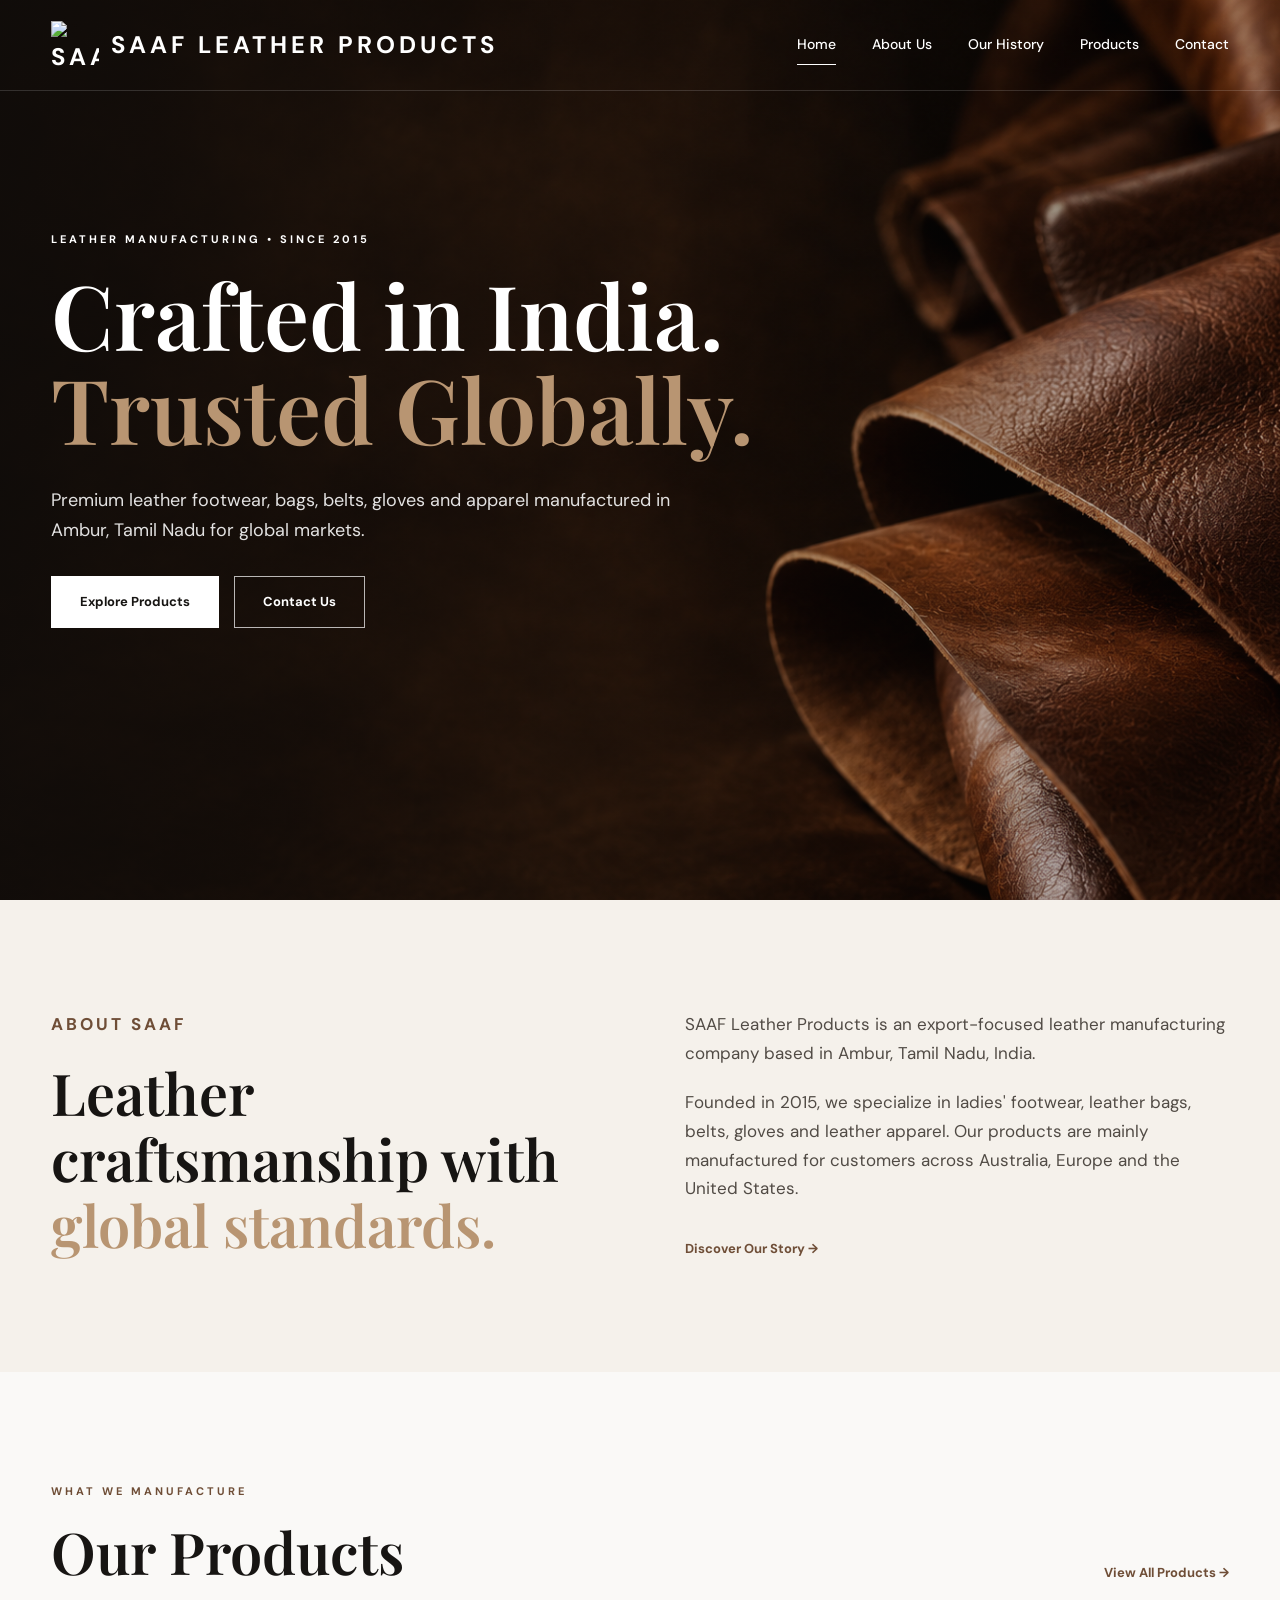
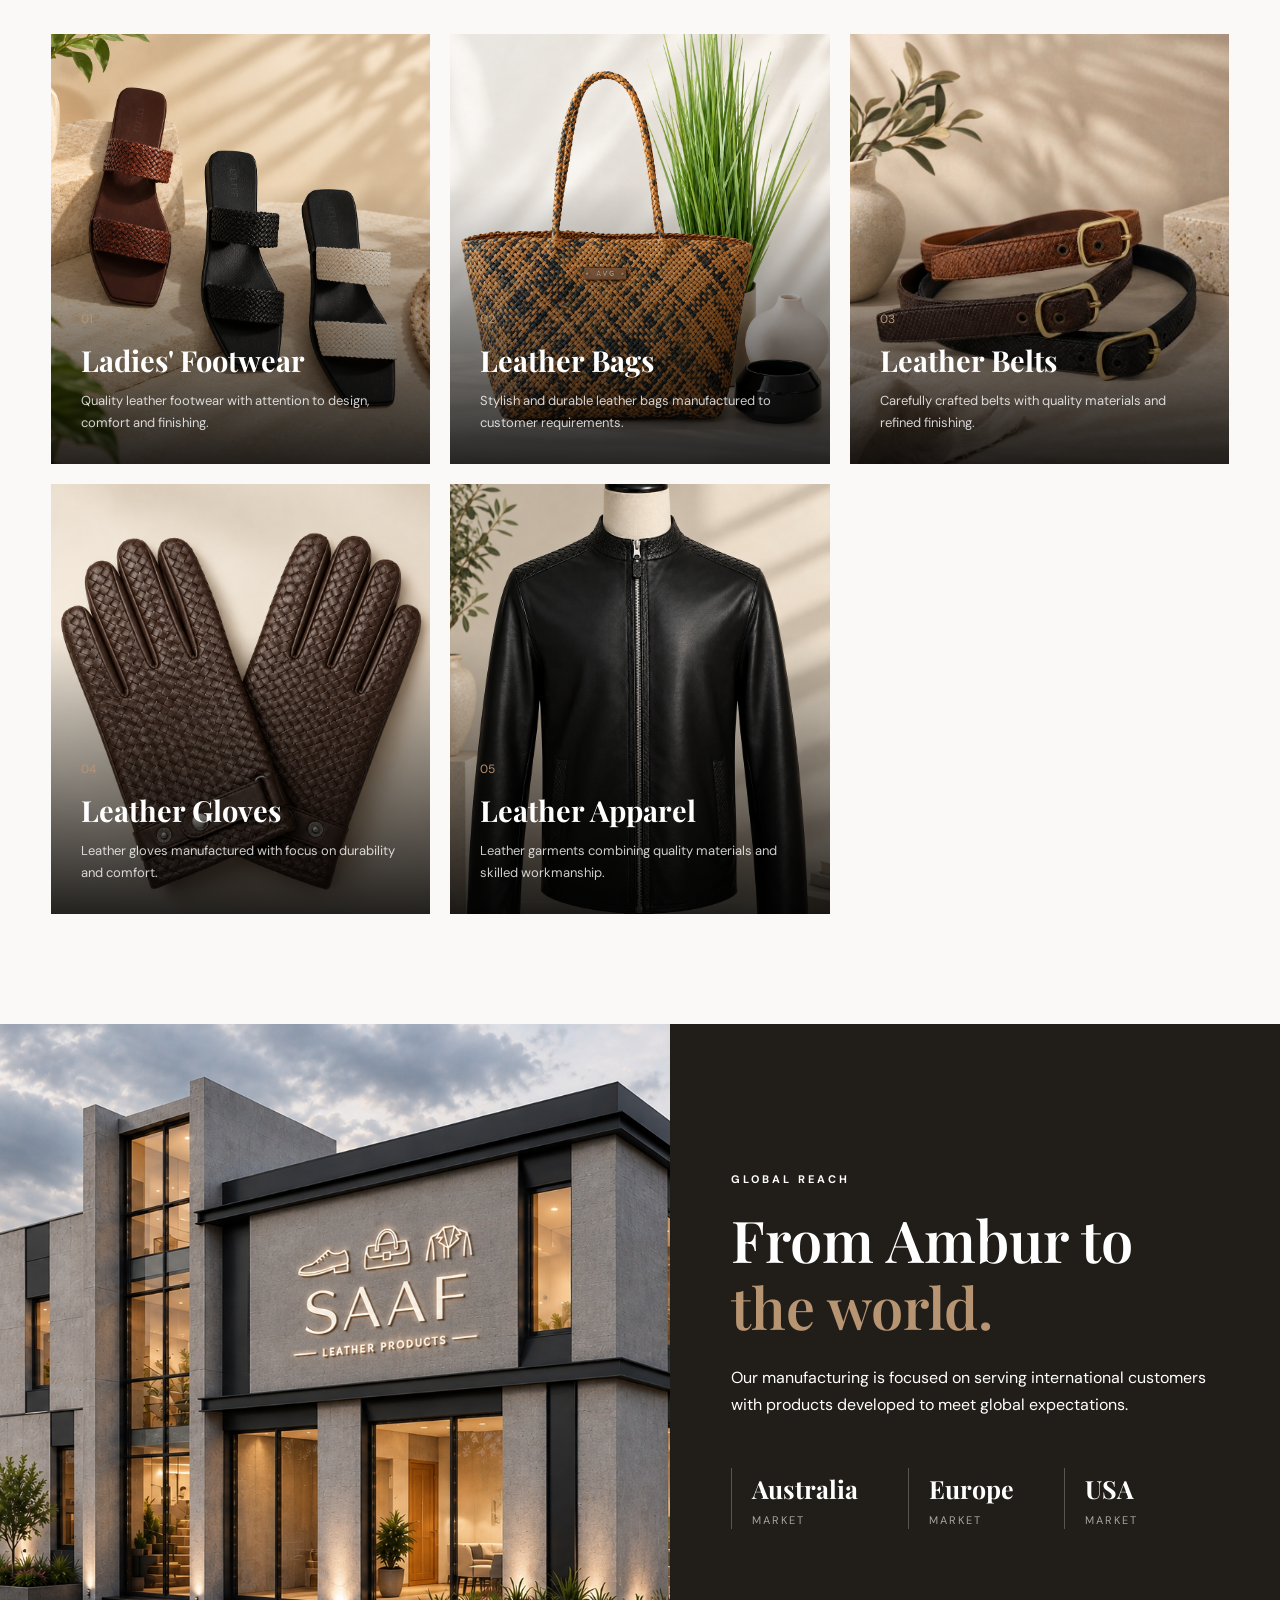
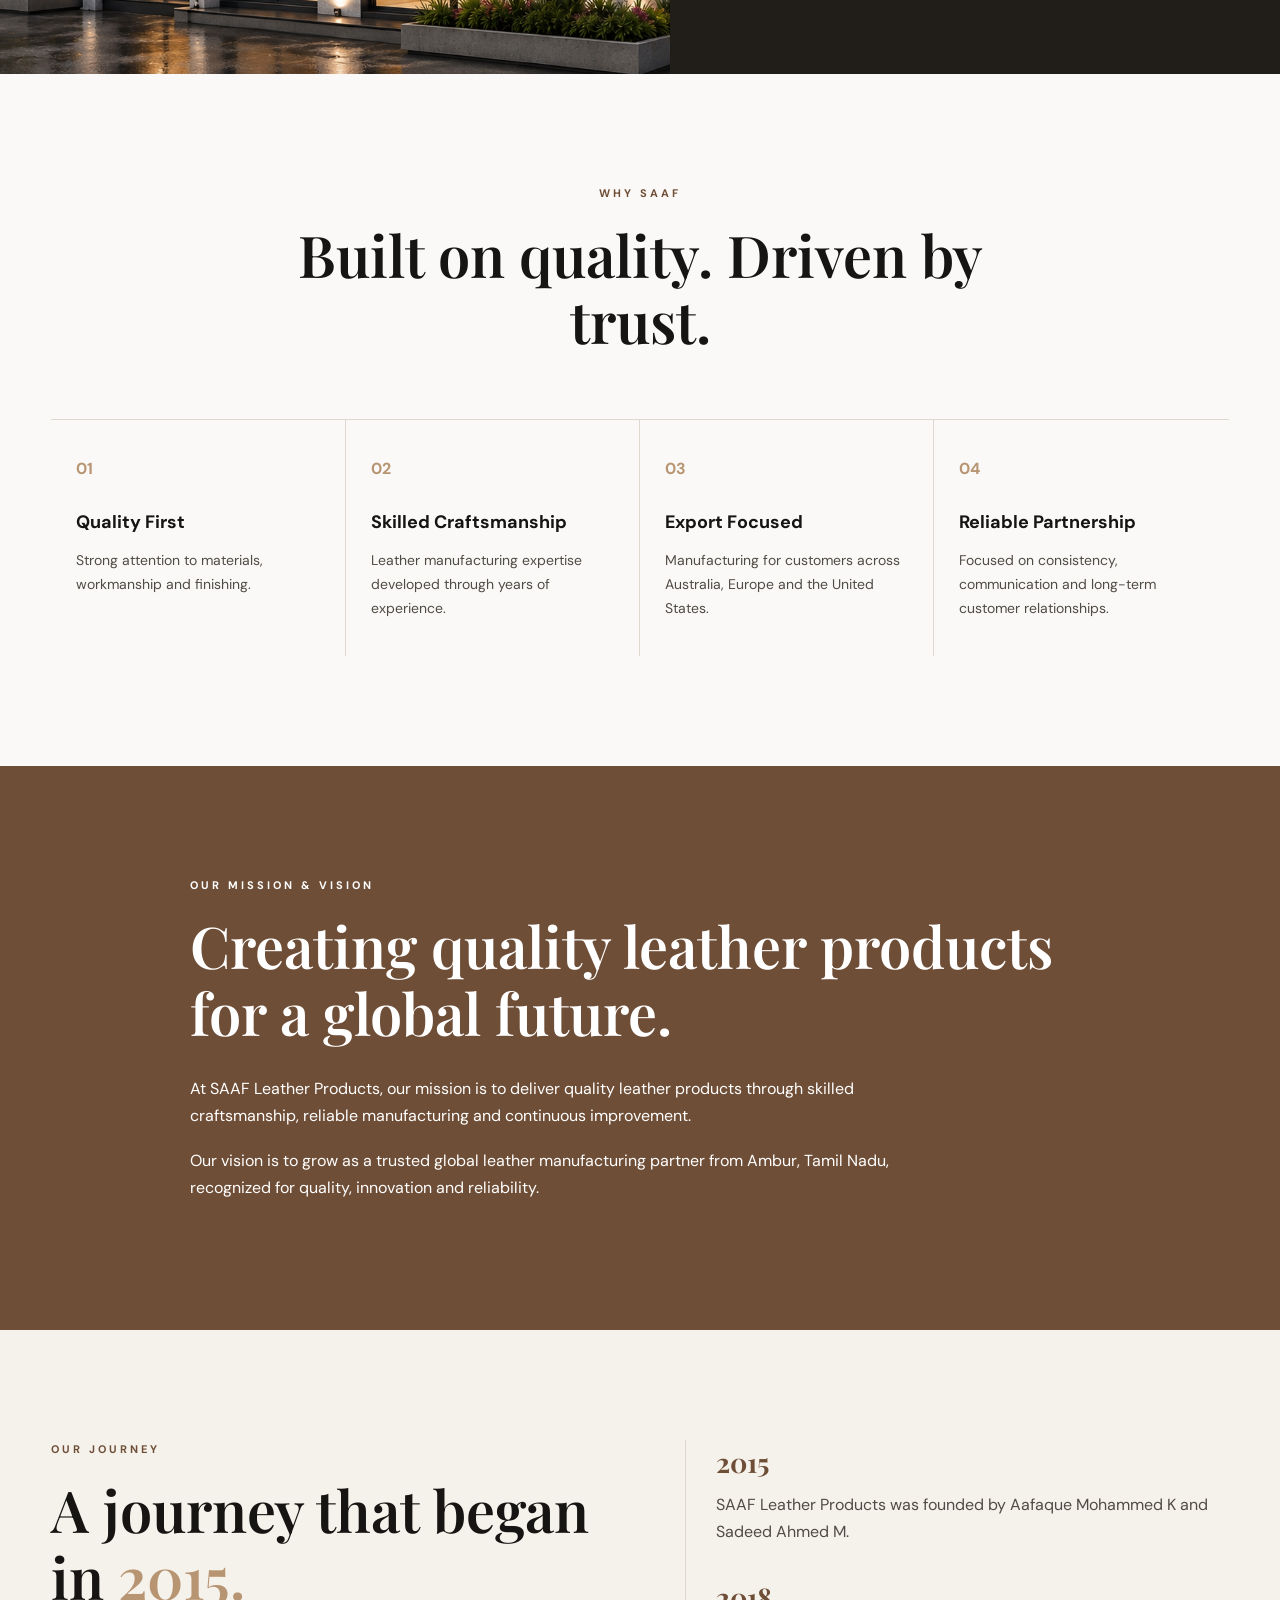
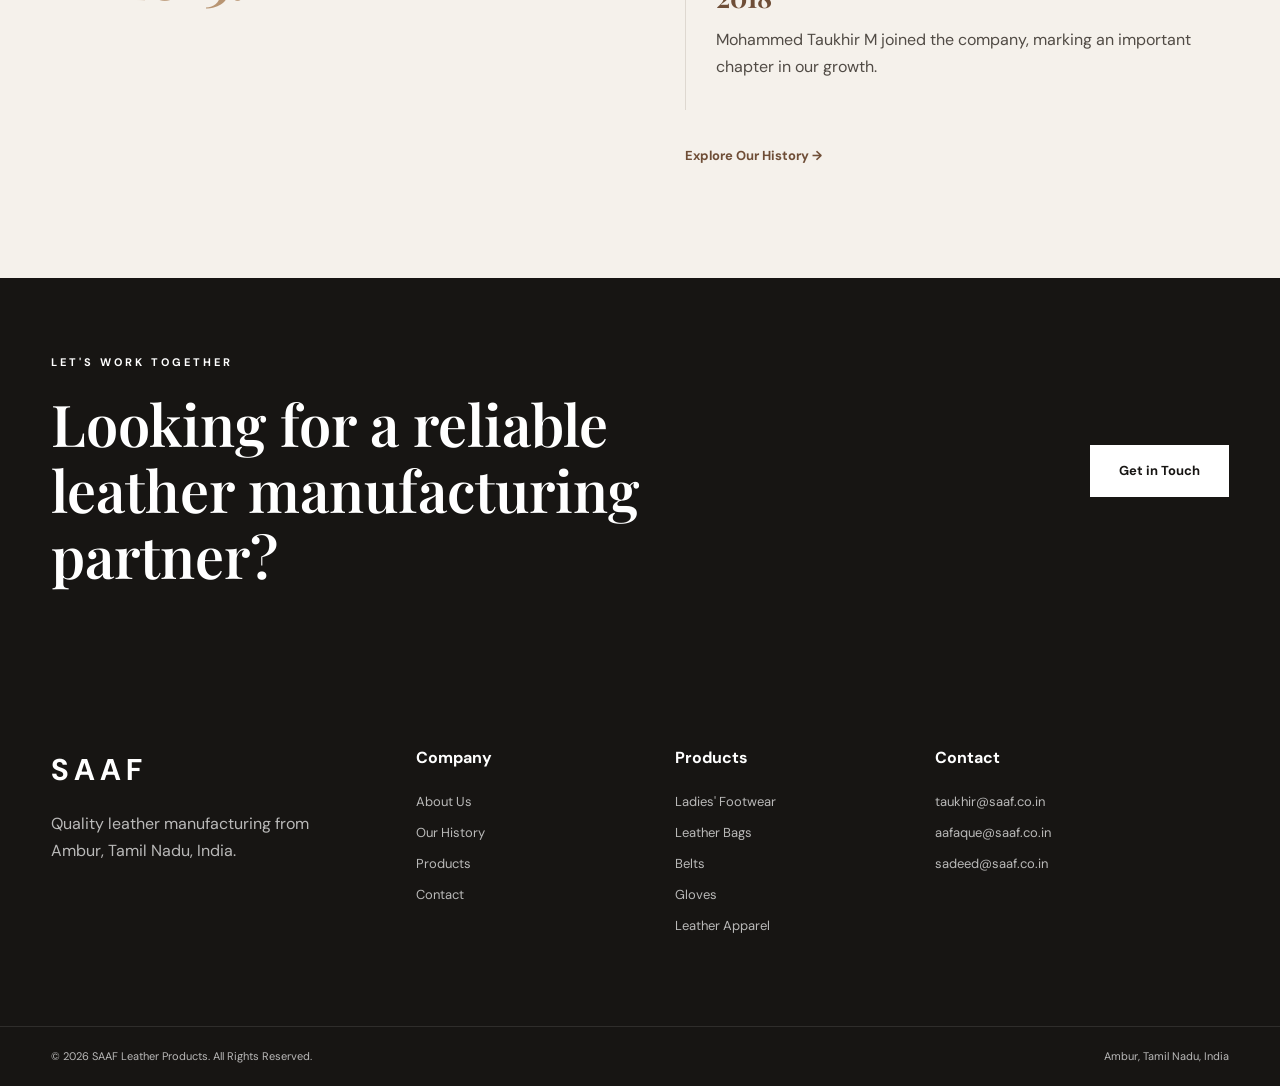
==== index.html @ 77fea850 "first commit" ====
<!DOCTYPE html>
<html lang="en">

<head>
    <meta charset="UTF-8">
    <meta name="viewport" content="width=device-width, initial-scale=1.0">

    <title>SAAF Leather Products | Quality Leather Manufacturing</title>

    <meta name="description"
          content="SAAF Leather Products is an export-focused leather manufacturer based in Ambur, Tamil Nadu, India. We manufacture ladies footwear, leather bags, belts, gloves and leather apparel.">

    <link rel="stylesheet" href="css/style.css">

    <link rel="preconnect" href="https://fonts.googleapis.com">
    <link rel="preconnect" href="https://fonts.gstatic.com" crossorigin>

    <link href="https://fonts.googleapis.com/css2?family=DM+Sans:wght@400;500;600;700&family=Playfair+Display:wght@500;600;700&display=swap"
          rel="stylesheet">
</head>

<body>

<!-- =========================
     HEADER
========================= -->

<header class="header">

    <div class="container nav-container">

        <a href="index.html" class="logo">
            <img src="images/logo.png"
                 alt="SAAF Leather Products logo">

            <span>SAAF LEATHER PRODUCTS</span>
        </a>

        <button class="menu-toggle"
                type="button"
                aria-label="Open navigation menu">
            ☰
        </button>

        <nav class="nav">

            <a href="index.html" class="active">Home</a>
            <a href="about.html">About Us</a>
            <a href="history.html">Our History</a>
            <a href="products.html">Products</a>
            <a href="contact.html">Contact</a>

        </nav>

    </div>

</header>


<main>

<!-- =========================
     HERO
========================= -->

<section class="hero">

    <img src="images/hero.jpg"
         alt="Leather materials representing SAAF Leather Products manufacturing"
         fetchpriority="high">

    <div class="hero-overlay"></div>

    <div class="container hero-content">

        <p class="eyebrow">
            LEATHER MANUFACTURING • SINCE 2015
        </p>

        <h1>
            Crafted in India.<br>
            <span>Trusted Globally.</span>
        </h1>

        <p class="hero-text">
            Premium leather footwear, bags, belts, gloves and apparel
            manufactured in Ambur, Tamil Nadu for global markets.
        </p>

        <div class="hero-buttons">

            <a href="products.html" class="btn btn-light">
                Explore Products
            </a>

            <a href="contact.html" class="btn btn-outline">
                Contact Us
            </a>

        </div>

    </div>

</section>


<!-- =========================
     INTRO
========================= -->

<section class="section intro">

    <div class="container two-column">

        <div>

            <p class="eyebrow dark">
                ABOUT SAAF
            </p>

            <h2>
                Leather craftsmanship with
                <span>global standards.</span>
            </h2>

        </div>

        <div>

            <p>
                SAAF Leather Products is an export-focused leather
                manufacturing company based in Ambur, Tamil Nadu, India.
            </p>

            <p>
                Founded in 2015, we specialize in ladies' footwear,
                leather bags, belts, gloves and leather apparel.
                Our products are mainly manufactured for customers
                across Australia, Europe and the United States.
            </p>

            <a href="about.html" class="text-link">
                Discover Our Story →
            </a>

        </div>

    </div>

</section>


<!-- =========================
     PRODUCTS
========================= -->

<section class="section products-section">

    <div class="container">

        <div class="section-heading">

            <div>

                <p class="eyebrow dark">
                    WHAT WE MANUFACTURE
                </p>

                <h2>
                    Our Products
                </h2>

            </div>

            <a href="products.html" class="text-link">
                View All Products →
            </a>

        </div>


        <div class="product-grid">

            <!-- FOOTWEAR -->

            <a href="footwear.html"
               class="product-card">

                <img src="images/footwear.jpg"
                     alt="Ladies leather footwear"
                     loading="lazy">

                <div class="product-card-content">

                    <span>01</span>

                    <h3>
                        Ladies' Footwear
                    </h3>

                    <p>
                        Quality leather footwear with attention
                        to design, comfort and finishing.
                    </p>

                </div>

            </a>


            <!-- BAGS -->

            <a href="bags.html"
               class="product-card">

                <img src="images/bags.jpg"
                     alt="Leather bags"
                     loading="lazy">

                <div class="product-card-content">

                    <span>02</span>

                    <h3>
                        Leather Bags
                    </h3>

                    <p>
                        Stylish and durable leather bags
                        manufactured to customer requirements.
                    </p>

                </div>

            </a>


            <!-- BELTS -->

            <a href="products.html#belts"
               class="product-card">

                <img src="images/belts.jpg"
                     alt="Leather belts"
                     loading="lazy">

                <div class="product-card-content">

                    <span>03</span>

                    <h3>
                        Leather Belts
                    </h3>

                    <p>
                        Carefully crafted belts with quality
                        materials and refined finishing.
                    </p>

                </div>

            </a>


            <!-- GLOVES -->

            <a href="products.html#gloves"
               class="product-card">

                <img src="images/gloves.jpg"
                     alt="Leather gloves"
                     loading="lazy">

                <div class="product-card-content">

                    <span>04</span>

                    <h3>
                        Leather Gloves
                    </h3>

                    <p>
                        Leather gloves manufactured with focus
                        on durability and comfort.
                    </p>

                </div>

            </a>


            <!-- APPAREL -->

            <a href="apparel.html"
               class="product-card">

                <img src="images/apparel.jpg"
                     alt="Leather apparel"
                     loading="lazy">

                <div class="product-card-content">

                    <span>05</span>

                    <h3>
                        Leather Apparel
                    </h3>

                    <p>
                        Leather garments combining quality
                        materials and skilled workmanship.
                    </p>

                </div>

            </a>

        </div>

    </div>

</section>


<!-- =========================
     GLOBAL REACH
========================= -->

<section class="global-section">

    <div class="global-image">

        <img src="images/factory.jpg"
             alt="SAAF Leather Products manufacturing facility"
             loading="lazy">

    </div>

    <div class="global-content">

        <p class="eyebrow">
            GLOBAL REACH
        </p>

        <h2>
            From Ambur to
            <span>the world.</span>
        </h2>

        <p>
            Our manufacturing is focused on serving international
            customers with products developed to meet global
            expectations.
        </p>

        <div class="markets">

            <div>
                <strong>Australia</strong>
                <span>Market</span>
            </div>

            <div>
                <strong>Europe</strong>
                <span>Market</span>
            </div>

            <div>
                <strong>USA</strong>
                <span>Market</span>
            </div>

        </div>

    </div>

</section>


<!-- =========================
     WHY SAAF
========================= -->

<section class="section why-section">

    <div class="container">

        <div class="center-heading">

            <p class="eyebrow dark">
                WHY SAAF
            </p>

            <h2>
                Built on quality. Driven by trust.
            </h2>

        </div>


        <div class="features">

            <div class="feature">

                <div class="feature-number">
                    01
                </div>

                <h3>
                    Quality First
                </h3>

                <p>
                    Strong attention to materials, workmanship
                    and finishing.
                </p>

            </div>


            <div class="feature">

                <div class="feature-number">
                    02
                </div>

                <h3>
                    Skilled Craftsmanship
                </h3>

                <p>
                    Leather manufacturing expertise developed
                    through years of experience.
                </p>

            </div>


            <div class="feature">

                <div class="feature-number">
                    03
                </div>

                <h3>
                    Export Focused
                </h3>

                <p>
                    Manufacturing for customers across Australia,
                    Europe and the United States.
                </p>

            </div>


            <div class="feature">

                <div class="feature-number">
                    04
                </div>

                <h3>
                    Reliable Partnership
                </h3>

                <p>
                    Focused on consistency, communication and
                    long-term customer relationships.
                </p>

            </div>

        </div>

    </div>

</section>


<!-- =========================
     MISSION & VISION
========================= -->

<section class="mission">

    <div class="container mission-inner">

        <p class="eyebrow">
            OUR MISSION & VISION
        </p>

        <h2>
            Creating quality leather products
            for a global future.
        </h2>

        <p>
            At SAAF Leather Products, our mission is to deliver quality
            leather products through skilled craftsmanship, reliable
            manufacturing and continuous improvement.
        </p>

        <p>
            Our vision is to grow as a trusted global leather manufacturing
            partner from Ambur, Tamil Nadu, recognized for quality,
            innovation and reliability.
        </p>

    </div>

</section>


<!-- =========================
     HISTORY PREVIEW
========================= -->

<section class="section history-preview">

    <div class="container two-column">

        <div>

            <p class="eyebrow dark">
                OUR JOURNEY
            </p>

            <h2>
                A journey that began
                in <span>2015.</span>
            </h2>

        </div>

        <div>

            <div class="timeline-mini">

                <div>

                    <strong>
                        2015
                    </strong>

                    <p>
                        SAAF Leather Products was founded by
                        Aafaque Mohammed K and Sadeed Ahmed M.
                    </p>

                </div>


                <div>

                    <strong>
                        2018
                    </strong>

                    <p>
                        Mohammed Taukhir M joined the company,
                        marking an important chapter in our growth.
                    </p>

                </div>

            </div>

            <a href="history.html"
               class="text-link">
                Explore Our History →
            </a>

        </div>

    </div>

</section>


<!-- =========================
     CTA
========================= -->

<section class="cta">

    <div class="container cta-inner">

        <div>

            <p class="eyebrow">
                LET'S WORK TOGETHER
            </p>

            <h2>
                Looking for a reliable
                leather manufacturing partner?
            </h2>

        </div>

        <a href="contact.html"
           class="btn btn-light">
            Get in Touch
        </a>

    </div>

</section>

</main>


<!-- =========================
     FOOTER
========================= -->

<footer class="footer">

    <div class="container footer-grid">

        <div>

            <div class="footer-logo">
                SAAF
            </div>

            <p>
                Quality leather manufacturing from
                Ambur, Tamil Nadu, India.
            </p>

        </div>


        <div>

            <h4>
                Company
            </h4>

            <a href="about.html">
                About Us
            </a>

            <a href="history.html">
                Our History
            </a>

            <a href="products.html">
                Products
            </a>

            <a href="contact.html">
                Contact
            </a>

        </div>


        <div>

            <h4>
                Products
            </h4>

            <a href="footwear.html">
                Ladies' Footwear
            </a>

            <a href="bags.html">
                Leather Bags
            </a>

            <a href="products.html#belts">
                Belts
            </a>

            <a href="products.html#gloves">
                Gloves
            </a>

            <a href="apparel.html">
                Leather Apparel
            </a>

        </div>


        <div>

            <h4>
                Contact
            </h4>

            <a href="mailto:taukhir@saaf.co.in">
                taukhir@saaf.co.in
            </a>

            <a href="mailto:aafaque@saaf.co.in">
                aafaque@saaf.co.in
            </a>

            <a href="mailto:sadeed@saaf.co.in">
                sadeed@saaf.co.in
            </a>

        </div>

    </div>


    <div class="footer-bottom">

        <div class="container">

            <span>
                © 2026 SAAF Leather Products. All Rights Reserved.
            </span>

            <span>
                Ambur, Tamil Nadu, India
            </span>

        </div>

    </div>

</footer>


<script src="js/script.js"></script>

</body>
</html>
---- css/style.css ----
:root {
    --black: #171513;
    --dark: #211d19;
    --brown: #6f4e37;
    --tan: #b89572;
    --cream: #f5f1eb;
    --light: #faf9f7;
    --white: #ffffff;
    --text: #514b45;
    --border: #ded8d0;

    --serif: "Playfair Display", Georgia, serif;
    --sans: "DM Sans", Arial, sans-serif;

    --container: 1240px;
}


/* RESET */

* {
    margin: 0;
    padding: 0;
    box-sizing: border-box;
}


html {
    scroll-behavior: smooth;
}


body {
    font-family: var(--sans);
    color: var(--text);
    background: var(--light);
    line-height: 1.7;
}


img {
    display: block;
    width: 100%;
}


a {
    color: inherit;
    text-decoration: none;
}


button,
input,
textarea {
    font-family: inherit;
}


.container {
    width: min(92%, var(--container));
    margin: auto;
}


/* ================================
   HEADER
================================ */

.header {
    position: absolute;
    width: 100%;
    top: 0;
    left: 0;
    z-index: 100;
    border-bottom: 1px solid rgba(255, 255, 255, 0.15);
}


.nav-container {
    height: 90px;
    display: flex;
    align-items: center;
    justify-content: space-between;
}


.logo {
    display: flex;
    align-items: center;
    gap: 12px;
    color: var(--white);
    font-weight: 700;
    font-size: 24px;
    letter-spacing: 4px;
}


.logo img {
    width: 48px;
    height: 48px;
    object-fit: contain;
}


.nav {
    display: flex;
    gap: 36px;
}


.nav a {
    color: var(--white);
    font-size: 14px;
    font-weight: 500;
    position: relative;
}


.nav a::after {
    content: "";
    position: absolute;
    left: 0;
    bottom: -8px;
    width: 0;
    height: 1px;
    background: var(--white);
    transition: width .3s ease;
}


.nav a:hover::after,
.nav a.active::after {
    width: 100%;
}


.menu-toggle {
    display: none;
    background: none;
    border: none;
    color: var(--white);
    font-size: 28px;
    cursor: pointer;
}


/* ================================
   HERO
================================ */

.hero {
    height: 100vh;
    min-height: 680px;
    position: relative;
    color: var(--white);
    overflow: hidden;
}


.hero > img {
    position: absolute;
    inset: 0;
    width: 100%;
    height: 100%;
    object-fit: cover;
}


.hero-overlay {
    position: absolute;
    inset: 0;
    background:
        linear-gradient(
            90deg,
            rgba(15, 12, 10, .85),
            rgba(15, 12, 10, .35),
            rgba(15, 12, 10, .20)
        );
}


.hero-content {
    position: relative;
    z-index: 2;
    padding-top: 230px;
}


.eyebrow {
    font-size: 11px;
    letter-spacing: 3px;
    font-weight: 700;
    margin-bottom: 18px;
}


.eyebrow.dark {
    color: var(--brown);
}


.hero h1 {
    font-family: var(--serif);
    font-size: clamp(50px, 7vw, 92px);
    line-height: 1.05;
    max-width: 850px;
    font-weight: 600;
}


.hero h1 span,
h2 span {
    color: var(--tan);
}


.hero-text {
    max-width: 620px;
    margin: 30px 0;
    font-size: 18px;
    color: rgba(255, 255, 255, .88);
}


.hero-buttons {
    display: flex;
    gap: 15px;
}


/* ================================
   BUTTONS
================================ */

.btn {
    display: inline-flex;
    align-items: center;
    justify-content: center;
    padding: 14px 28px;
    border: 1px solid transparent;
    font-size: 13px;
    font-weight: 700;
    transition:
        background .3s ease,
        color .3s ease,
        border-color .3s ease,
        transform .3s ease;
    cursor: pointer;
}


.btn:hover {
    transform: translateY(-2px);
}


.btn-light {
    background: var(--white);
    color: var(--black);
}


.btn-light:hover {
    background: var(--tan);
    color: var(--white);
}


.btn-outline {
    border-color: rgba(255, 255, 255, .7);
    color: var(--white);
}


.btn-outline:hover {
    background: var(--white);
    color: var(--black);
}


.btn-dark {
    background: var(--black);
    color: var(--white);
}


.btn-dark:hover {
    background: var(--brown);
}


/* ================================
   GENERAL SECTIONS
================================ */

.section {
    padding: 110px 0;
}


.intro {
    background: var(--cream);
}


.two-column {
    display: grid;
    grid-template-columns: 1fr 1fr;
    gap: 90px;
}


h2 {
    font-family: var(--serif);
    color: var(--black);
    font-size: clamp(38px, 4.5vw, 62px);
    line-height: 1.15;
    font-weight: 600;
}


.intro p {
    margin-bottom: 20px;
    font-size: 17px;
}


.text-link {
    display: inline-block;
    margin-top: 15px;
    color: var(--brown);
    font-weight: 700;
    font-size: 13px;
    transition: transform .3s ease, color .3s ease;
}


.text-link:hover {
    color: var(--black);
    transform: translateX(4px);
}


/* ================================
   PRODUCT GRID
================================ */

.products-section {
    background: var(--light);
}


.section-heading {
    display: flex;
    justify-content: space-between;
    align-items: end;
    margin-bottom: 50px;
}


.section-heading h2 {
    margin-top: 10px;
}


.product-grid {
    display: grid;
    grid-template-columns: repeat(3, 1fr);
    gap: 20px;
}


.product-card {
    position: relative;
    background: var(--white);
    overflow: hidden;
    min-height: 430px;
}


.product-card img {
    height: 430px;
    object-fit: cover;
    transition: transform .6s ease;
}


.product-card:hover img {
    transform: scale(1.05);
}


.product-card::after {
    content: "";
    position: absolute;
    inset: 0;
    background:
        linear-gradient(
            transparent 35%,
            rgba(0, 0, 0, .85)
        );
}


.product-card-content {
    position: absolute;
    bottom: 0;
    left: 0;
    z-index: 2;
    color: var(--white);
    padding: 30px;
}


.product-card-content span {
    color: var(--tan);
    font-size: 12px;
}


.product-card h3 {
    font-family: var(--serif);
    font-size: 29px;
    margin: 5px 0;
}


.product-card p {
    font-size: 13px;
    color: rgba(255, 255, 255, .8);
}


.product-card .btn {
    margin-top: 15px;
}


.product-card:nth-child(4),
.product-card:nth-child(5) {
    grid-column: span 1;
}


/* ================================
   GLOBAL
================================ */

.global-section {
    display: grid;
    grid-template-columns: 1.1fr 1fr;
    background: var(--dark);
    color: var(--white);
}


.global-image {
    min-height: 650px;
}


.global-image img {
    height: 100%;
    object-fit: cover;
}


.global-content {
    padding: 100px 10%;
    display: flex;
    justify-content: center;
    flex-direction: column;
}


.global-content h2 {
    color: var(--white);
    margin-bottom: 25px;
}


.global-content > p {
    max-width: 530px;
}


.markets {
    display: flex;
    gap: 50px;
    margin-top: 50px;
}


.markets div {
    border-left: 1px solid rgba(255, 255, 255, .25);
    padding-left: 20px;
}


.markets strong,
.markets span {
    display: block;
}


.markets strong {
    font-family: var(--serif);
    font-size: 25px;
}


.markets span {
    font-size: 11px;
    text-transform: uppercase;
    letter-spacing: 2px;
    opacity: .6;
}


/* ================================
   FEATURES
================================ */

.center-heading {
    text-align: center;
    max-width: 700px;
    margin: auto auto 65px;
}


.features {
    display: grid;
    grid-template-columns: repeat(4, 1fr);
    border-top: 1px solid var(--border);
}


.feature {
    padding: 35px 25px;
    border-right: 1px solid var(--border);
}


.feature:last-child {
    border-right: 0;
}


.feature-number {
    color: var(--tan);
    font-weight: 700;
    margin-bottom: 25px;
}


.feature h3 {
    color: var(--black);
    font-size: 18px;
    margin-bottom: 12px;
}


.feature p {
    font-size: 14px;
}


/* ================================
   MISSION
================================ */

.mission {
    background: var(--brown);
    color: var(--white);
    padding: 110px 0;
}


.mission-inner {
    max-width: 900px;
}


.mission h2 {
    color: var(--white);
    margin-bottom: 30px;
}


.mission p:not(.eyebrow) {
    max-width: 750px;
    margin-bottom: 18px;
}


/* ================================
   HISTORY
================================ */

.history-preview {
    background: var(--cream);
}


.timeline-mini {
    border-left: 1px solid var(--border);
    margin-bottom: 20px;
}


.timeline-mini > div {
    padding: 0 0 30px 30px;
}


.timeline-mini strong {
    color: var(--brown);
    font-family: var(--serif);
    font-size: 27px;
}


.timeline-mini p {
    margin-top: 5px;
}


/* ================================
   CTA
================================ */

.cta {
    background: var(--black);
    color: var(--white);
    padding: 75px 0;
}


.cta-inner {
    display: flex;
    justify-content: space-between;
    align-items: center;
    gap: 40px;
}


.cta h2 {
    color: var(--white);
    max-width: 750px;
}


/* ================================
   PAGE HERO
================================ */

.page-hero {
    background: var(--dark);
    color: var(--white);
    padding: 210px 0 100px;
}


.page-hero h1 {
    font-family: var(--serif);
    font-size: clamp(48px, 6vw, 76px);
    line-height: 1.1;
    margin-bottom: 20px;
}


.page-hero p:last-child {
    max-width: 600px;
    font-size: 18px;
}


/* ================================
   ABOUT
================================ */

.about-layout {
    display: grid;
    grid-template-columns: 1fr 1fr;
    gap: 90px;
    align-items: center;
}


.about-image {
    height: 650px;
    object-fit: cover;
}


.about-text h2 {
    margin-bottom: 30px;
}


.about-text p {
    margin-bottom: 20px;
}


.dark-section {
    background: var(--dark);
    color: var(--white);
    padding: 110px 0;
}


.dark-section h2 {
    color: var(--white);
}


.mission-cards {
    display: grid;
    grid-template-columns: 1fr 1fr;
    gap: 20px;
}


.mission-card {
    border: 1px solid rgba(255, 255, 255, .15);
    padding: 45px;
}


.mission-card span {
    color: var(--tan);
    font-size: 11px;
    letter-spacing: 3px;
}


.mission-card h3 {
    font-family: var(--serif);
    font-size: 32px;
    margin: 15px 0;
}


.market-grid {
    display: grid;
    grid-template-columns: repeat(3, 1fr);
    gap: 20px;
}


.market-card {
    padding: 45px;
    border: 1px solid var(--border);
}


.market-card span {
    color: var(--tan);
    font-weight: 700;
}


.market-card h3 {
    font-family: var(--serif);
    font-size: 30px;
    color: var(--black);
    margin: 15px 0;
}


/* ================================
   HISTORY PAGE
================================ */

.history-intro {
    max-width: 850px;
    margin-bottom: 80px;
}


.history-intro h2 {
    margin-bottom: 25px;
}


.timeline {
    position: relative;
}


.timeline::before {
    content: "";
    position: absolute;
    left: 160px;
    top: 0;
    bottom: 0;
    width: 1px;
    background: var(--border);
}


.timeline-item {
    display: grid;
    grid-template-columns: 160px 1fr;
    gap: 80px;
    padding-bottom: 100px;
}


.timeline-year {
    font-family: var(--serif);
    font-size: 34px;
    color: var(--brown);
    position: relative;
}


.timeline-content {
    max-width: 700px;
}


.timeline-content h3 {
    font-family: var(--serif);
    color: var(--black);
    font-size: 38px;
    margin-bottom: 20px;
}


.timeline-content p {
    margin-bottom: 15px;
}


.history-image-section {
    display: grid;
    grid-template-columns: 1fr 1fr;
    background: var(--dark);
    color: var(--white);
}


.history-image-section img {
    height: 600px;
    object-fit: cover;
}


.history-image-section > div {
    padding: 100px 12%;
    display: flex;
    flex-direction: column;
    justify-content: center;
}


.history-image-section h2 {
    color: var(--white);
    margin-bottom: 25px;
}


/* ================================
   PRODUCTS DETAIL
================================ */

.product-detail-section {
    display: grid;
    grid-template-columns: 1fr 1fr;
    min-height: 650px;
}


.product-detail-section.reverse .product-detail-image {
    order: 2;
}


.product-detail-image {
    overflow: hidden;
}


.product-detail-image img {
    height: 100%;
    min-height: 650px;
    object-fit: cover;
    transition: transform .6s ease;
}


.product-detail-image:hover img {
    transform: scale(1.02);
}


.product-detail-content {
    padding: 100px 12%;
    display: flex;
    flex-direction: column;
    justify-content: center;
    background: var(--cream);
}


.product-detail-section:nth-of-type(even)
.product-detail-content {
    background: var(--light);
}


.product-index {
    font-family: var(--serif);
    font-size: 22px;
    color: var(--tan);
    margin-bottom: 30px;
}


.product-detail-content h2 {
    margin-bottom: 25px;
}


.product-detail-content p {
    max-width: 600px;
    margin-bottom: 18px;
}


.product-detail-content .btn {
    align-self: flex-start;
    margin-top: 10px;
}


/* ================================
   PRODUCT GALLERY
================================ */

.product-gallery-section {
    background: var(--light);
}


.product-gallery-section .center-heading {
    margin-bottom: 55px;
}


.product-gallery-section .center-heading h2 {
    margin-top: 10px;
}


.product-gallery {
    display: grid;
    grid-template-columns: repeat(3, 1fr);
    gap: 20px;
}


.gallery-item {
    overflow: hidden;
    background: var(--white);
    aspect-ratio: 1 / 1;
}


.gallery-item img {
    width: 100%;
    height: 100%;
    object-fit: cover;
    transition: transform .5s ease;
}


.gallery-item:hover img {
    transform: scale(1.04);
}


/* ================================
   BACK TO PRODUCTS
================================ */

.product-back {
    margin-top: 45px;
    padding-top: 5px;
}


.back-link {
    display: inline-flex;
    align-items: center;
    gap: 8px;
    color: var(--brown);
    font-size: 13px;
    font-weight: 700;
    transition:
        color .3s ease,
        transform .3s ease;
}


.back-link:hover {
    color: var(--black);
    transform: translateX(-4px);
}


/* ================================
   CONTACT
================================ */

.contact-grid {
    display: grid;
    grid-template-columns: 1fr 1fr;
    gap: 100px;
}


.contact-info h2 {
    margin-bottom: 25px;
}


.contact-info > p {
    margin-bottom: 40px;
}


.contact-person {
    border-top: 1px solid var(--border);
    padding: 25px 0;
}


.contact-person span,
.address span {
    display: block;
    font-size: 10px;
    letter-spacing: 2px;
    color: var(--brown);
    font-weight: 700;
}


.contact-person h3 {
    color: var(--black);
    font-family: var(--serif);
    font-size: 22px;
}


.contact-person a {
    color: var(--brown);
    font-size: 14px;
}


.address {
    border-top: 1px solid var(--border);
    padding-top: 25px;
}


.address p {
    margin-top: 10px;
}


.contact-form-wrapper {
    background: var(--cream);
    padding: 50px;
}


.contact-form h3 {
    font-family: var(--serif);
    font-size: 32px;
    color: var(--black);
    margin-bottom: 30px;
}


.contact-form label {
    display: block;
    font-size: 12px;
    font-weight: 700;
    margin-bottom: 7px;
}


.contact-form input,
.contact-form textarea {
    width: 100%;
    border: 1px solid var(--border);
    background: var(--white);
    padding: 14px;
    font-family: var(--sans);
    margin-bottom: 22px;
    outline: none;
    transition: border-color .3s ease;
}


.contact-form input:focus,
.contact-form textarea:focus {
    border-color: var(--brown);
}


.contact-form textarea {
    resize: vertical;
}


/* ================================
   MAP
================================ */

.map-section {
    height: 450px;
}


.map-placeholder {
    height: 100%;
    background:
        linear-gradient(
            rgba(33, 29, 25, .9),
            rgba(33, 29, 25, .9)
        ),
        url("../images/factory.jpg") center/cover;
    display: flex;
    align-items: center;
    justify-content: center;
    color: var(--white);
    text-align: center;
}


.map-placeholder span {
    color: var(--tan);
    font-size: 11px;
    letter-spacing: 3px;
}


.map-placeholder h2 {
    color: var(--white);
    margin: 10px 0;
}


/* ================================
   FOOTER
================================ */

.footer {
    background: var(--black);
    color: rgba(255, 255, 255, .7);
}


.footer-grid {
    display: grid;
    grid-template-columns: 1.5fr 1fr 1fr 1.4fr;
    gap: 50px;
    padding: 80px 0;
}


.footer-logo {
    color: var(--white);
    font-size: 30px;
    letter-spacing: 5px;
    font-weight: 700;
    margin-bottom: 15px;
}


.footer h4 {
    color: var(--white);
    margin-bottom: 20px;
}


.footer a {
    display: block;
    font-size: 13px;
    margin-bottom: 9px;
    transition: color .3s ease;
}


.footer a:hover {
    color: var(--white);
}


.footer-bottom {
    border-top: 1px solid rgba(255, 255, 255, .1);
    padding: 20px 0;
    font-size: 11px;
}


.footer-bottom .container {
    display: flex;
    justify-content: space-between;
}


/* ================================
   RESPONSIVE - TABLET
================================ */

@media (max-width: 900px) {

    /* HEADER */

    .nav {
        position: absolute;
        top: 90px;
        left: 0;
        width: 100%;
        background: var(--black);
        display: none;
        flex-direction: column;
        padding: 30px;
        gap: 22px;
    }


    .nav.open {
        display: flex;
    }


    .menu-toggle {
        display: block;
    }


    /* GENERAL */

    .two-column,
    .about-layout,
    .contact-grid {
        grid-template-columns: 1fr;
        gap: 50px;
    }


    /* PRODUCTS */

    .product-grid {
        grid-template-columns: 1fr 1fr;
    }


    /* GLOBAL */

    .global-section,
    .history-image-section {
        grid-template-columns: 1fr;
    }


    .global-image {
        min-height: 450px;
    }


    /* FEATURES */

    .features {
        grid-template-columns: 1fr 1fr;
    }


    .feature:nth-child(2) {
        border-right: 0;
    }


    /* CARDS */

    .mission-cards,
    .market-grid {
        grid-template-columns: 1fr;
    }


    /* HISTORY */

    .timeline::before {
        display: none;
    }


    .timeline-item {
        grid-template-columns: 1fr;
        gap: 15px;
    }


    /* PRODUCT DETAIL */

    .product-detail-section {
        grid-template-columns: 1fr;
    }


    .product-detail-section.reverse .product-detail-image {
        order: initial;
    }


    .product-detail-image img {
        min-height: 500px;
    }


    /* PRODUCT GALLERY */

    .product-gallery {
        grid-template-columns: repeat(2, 1fr);
    }


    /* FOOTER */

    .footer-grid {
        grid-template-columns: 1fr 1fr;
    }

}


/* ================================
   RESPONSIVE - MOBILE
================================ */

@media (max-width: 600px) {

    /* GENERAL */

    .section {
        padding: 75px 0;
    }


    /* HERO */

    .hero-content {
        padding-top: 180px;
    }


    .hero {
        min-height: 650px;
    }


    .hero h1 {
        font-size: 48px;
    }


    .hero-text {
        font-size: 15px;
    }


    .hero-buttons {
        flex-direction: column;
        align-items: stretch;
    }


    /* SECTION HEADING */

    .section-heading {
        display: block;
    }


    .section-heading .text-link {
        margin-top: 25px;
    }


    /* PRODUCTS */

    .product-grid {
        grid-template-columns: 1fr;
    }


    .product-card,
    .product-card img {
        min-height: 430px;
        height: 430px;
    }


    /* FEATURES */

    .features {
        grid-template-columns: 1fr;
    }


    .feature {
        border-right: 0;
        border-bottom: 1px solid var(--border);
    }


    /* MARKETS */

    .markets {
        flex-direction: column;
        gap: 25px;
    }


    /* CTA */

    .cta-inner {
        flex-direction: column;
        align-items: flex-start;
    }


    /* PAGE HERO */

    .page-hero {
        padding: 170px 0 75px;
    }


    /* ABOUT */

    .about-image {
        height: 450px;
    }


    /* PRODUCT DETAIL */

    .product-detail-content {
        padding: 70px 7%;
    }


    .product-detail-image img {
        min-height: 400px;
    }


    /* PRODUCT GALLERY */

    .product-gallery {
        grid-template-columns: 1fr;
        gap: 15px;
    }


    .product-gallery-section .center-heading {
        margin-bottom: 40px;
    }


    .product-back {
        margin-top: 30px;
    }


    /* CONTACT */

    .contact-form-wrapper {
        padding: 30px 20px;
    }


    /* FOOTER */

    .footer-grid {
        grid-template-columns: 1fr;
        gap: 35px;
    }


    .footer-bottom .container {
        flex-direction: column;
        gap: 8px;
    }

}
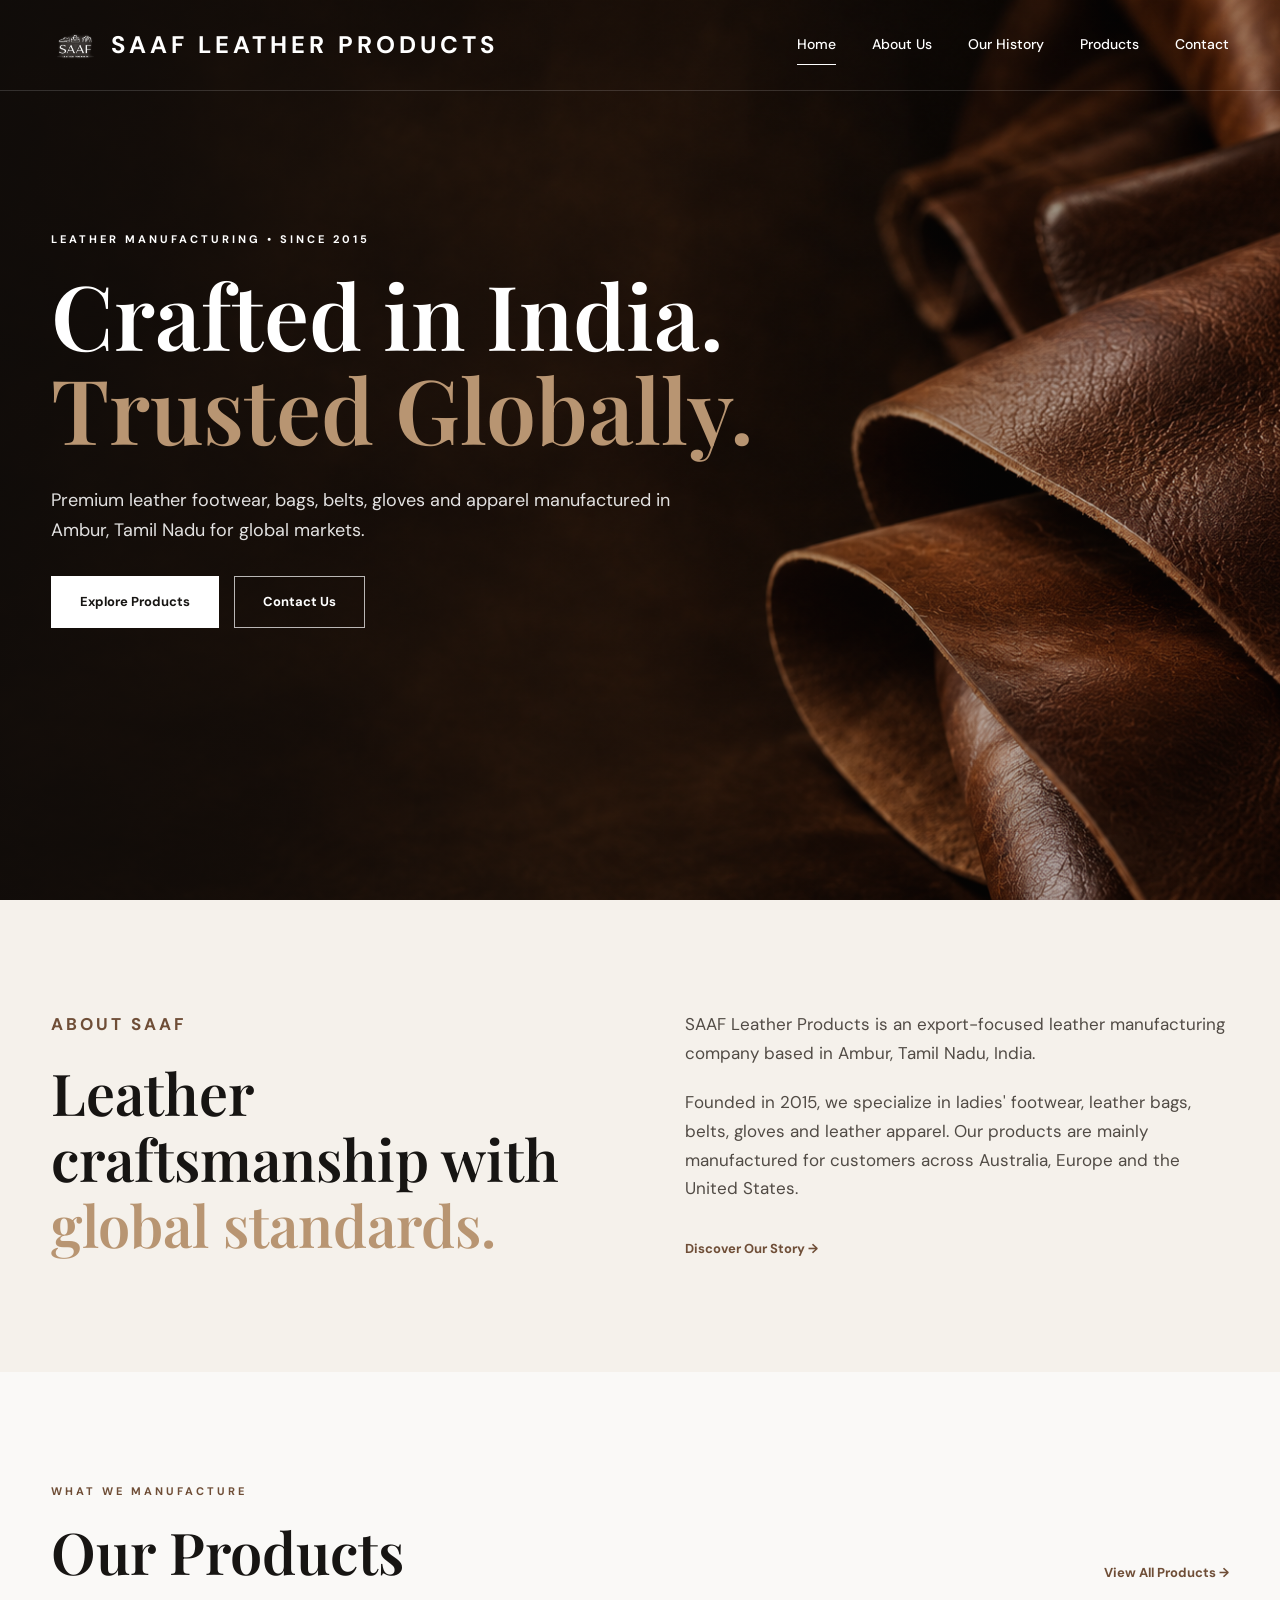
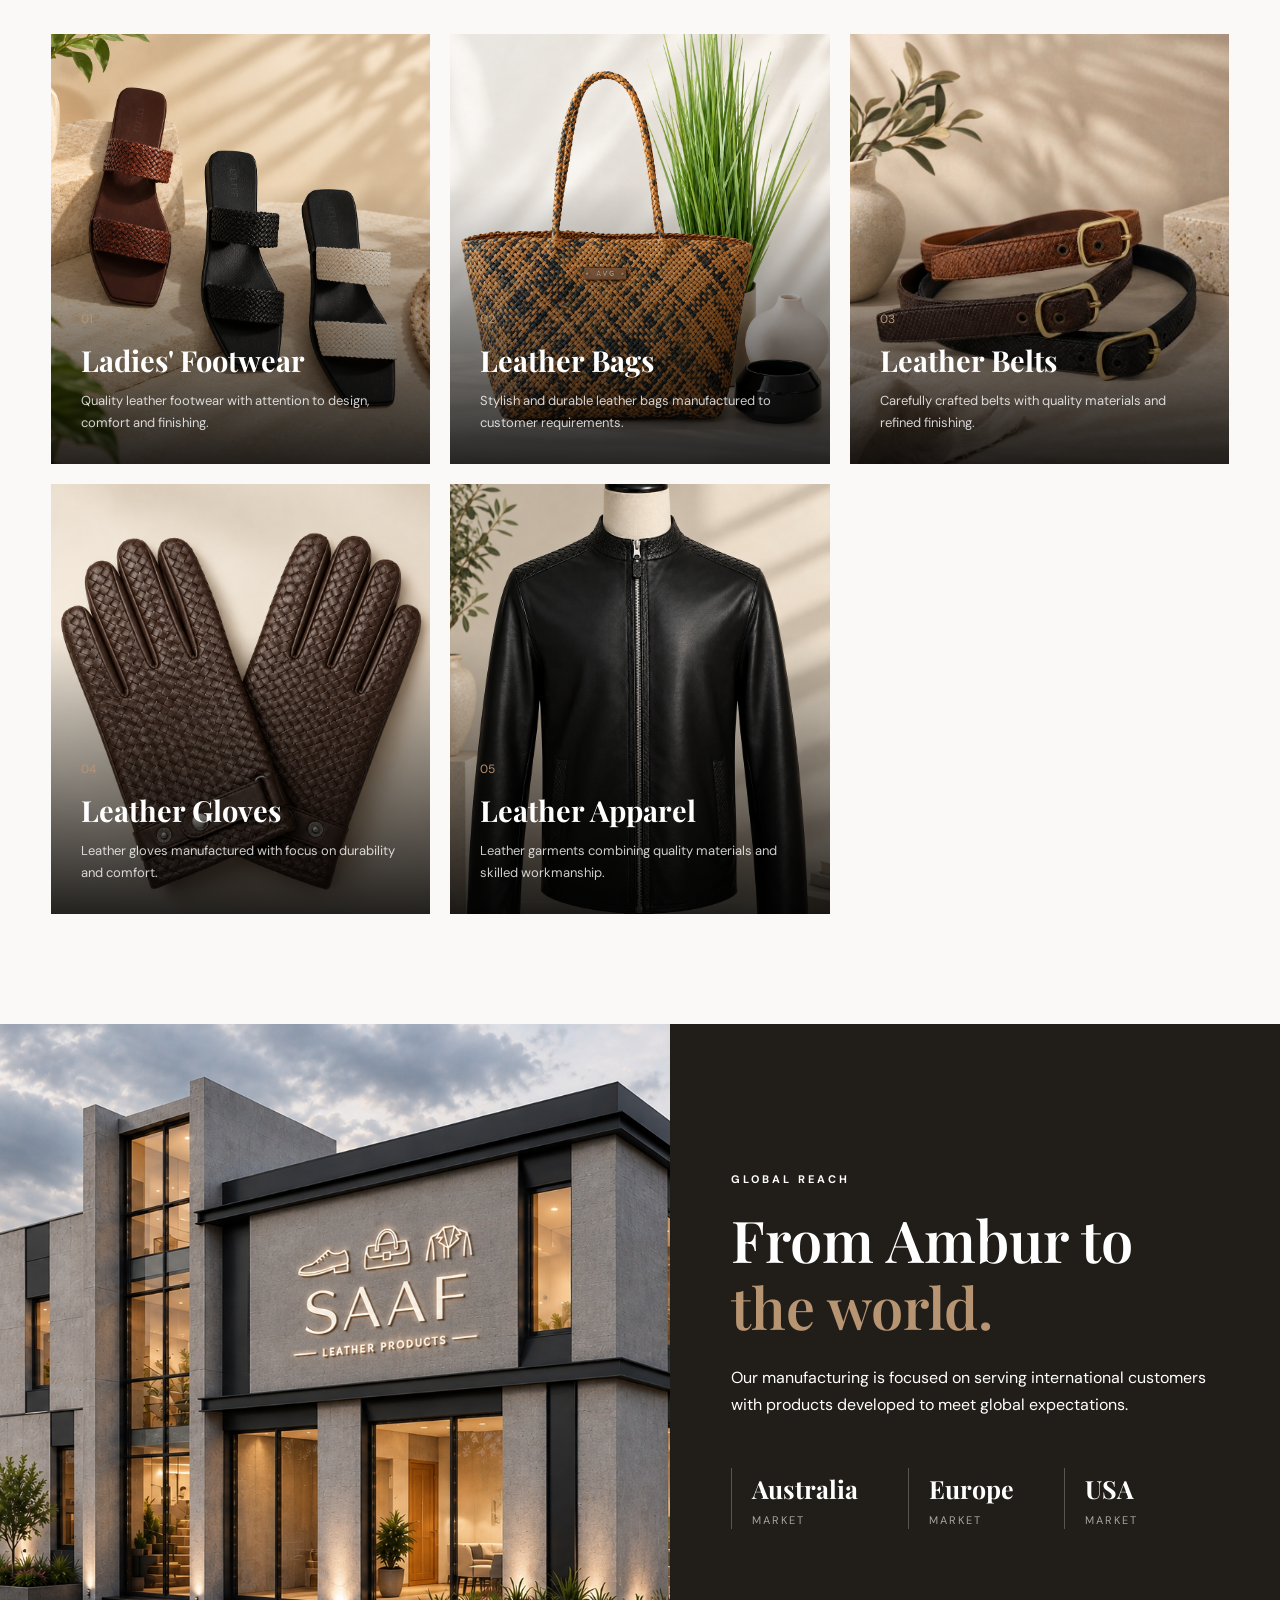
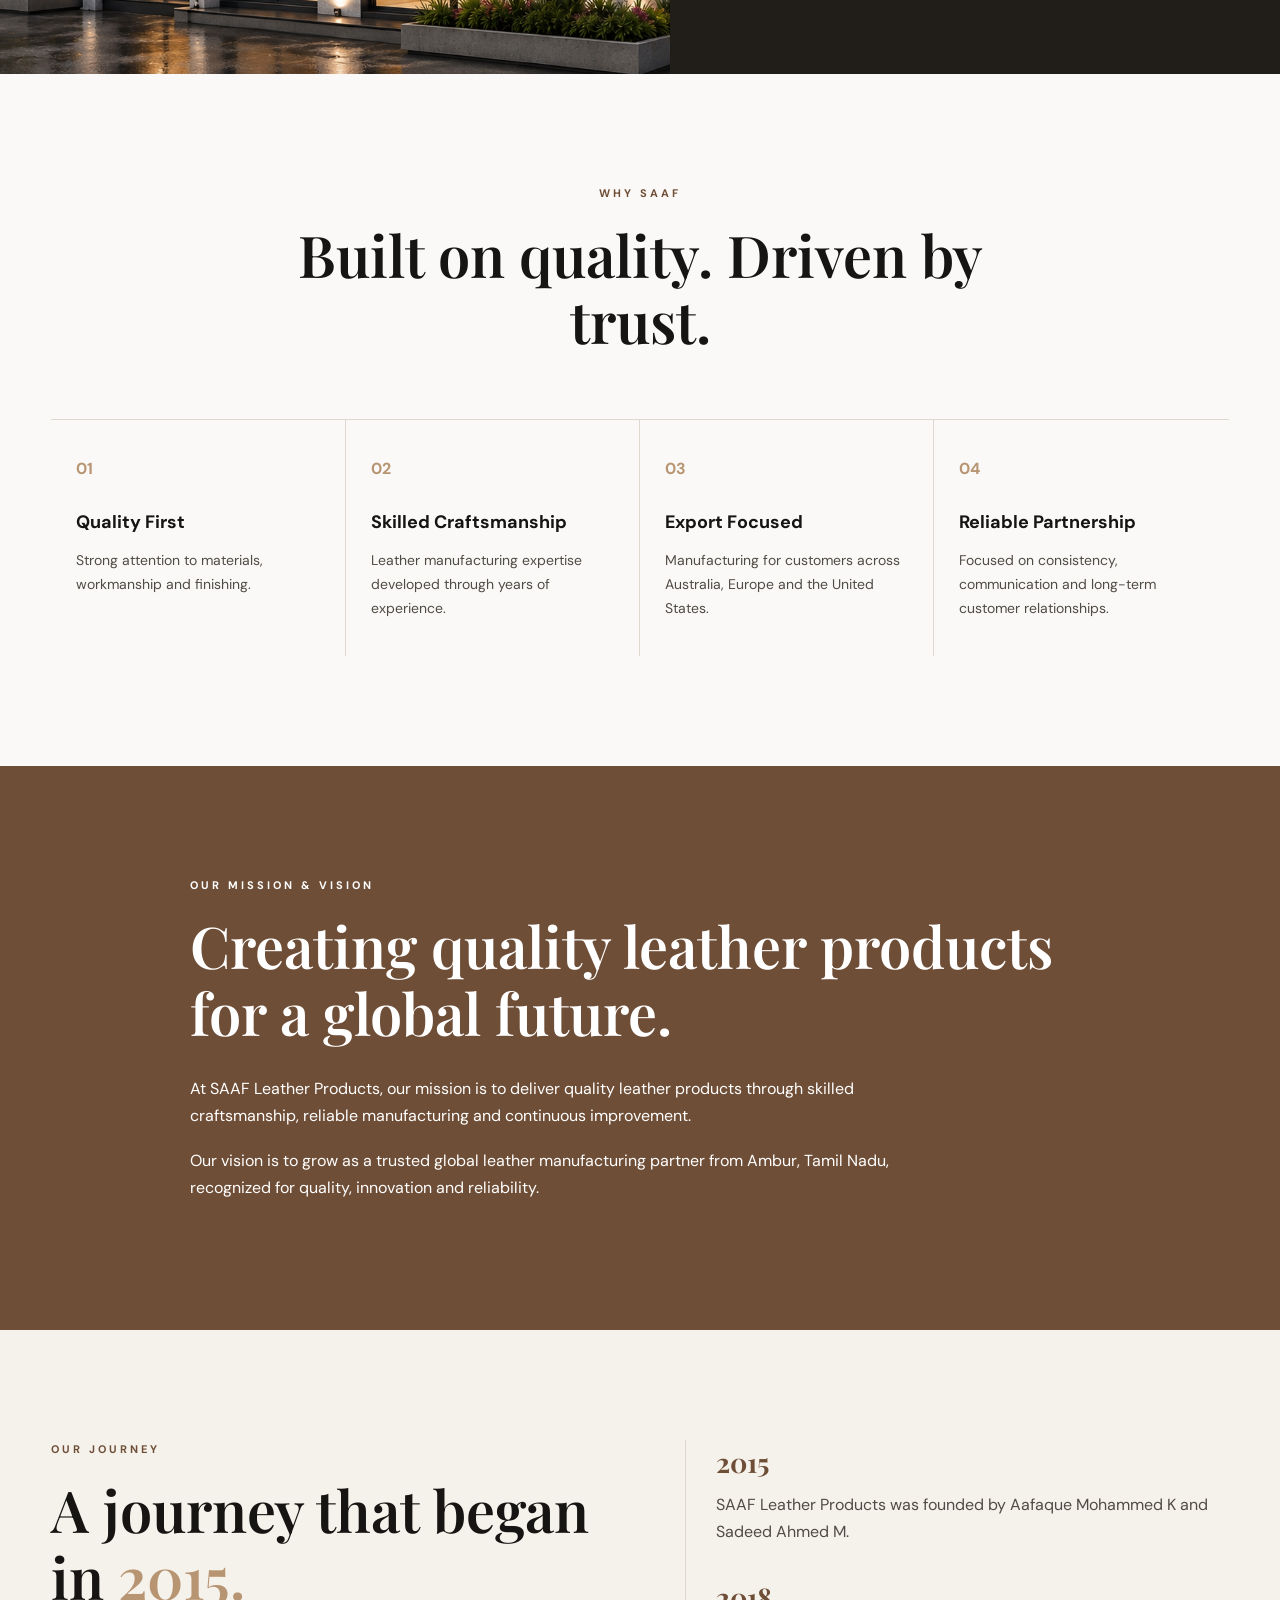
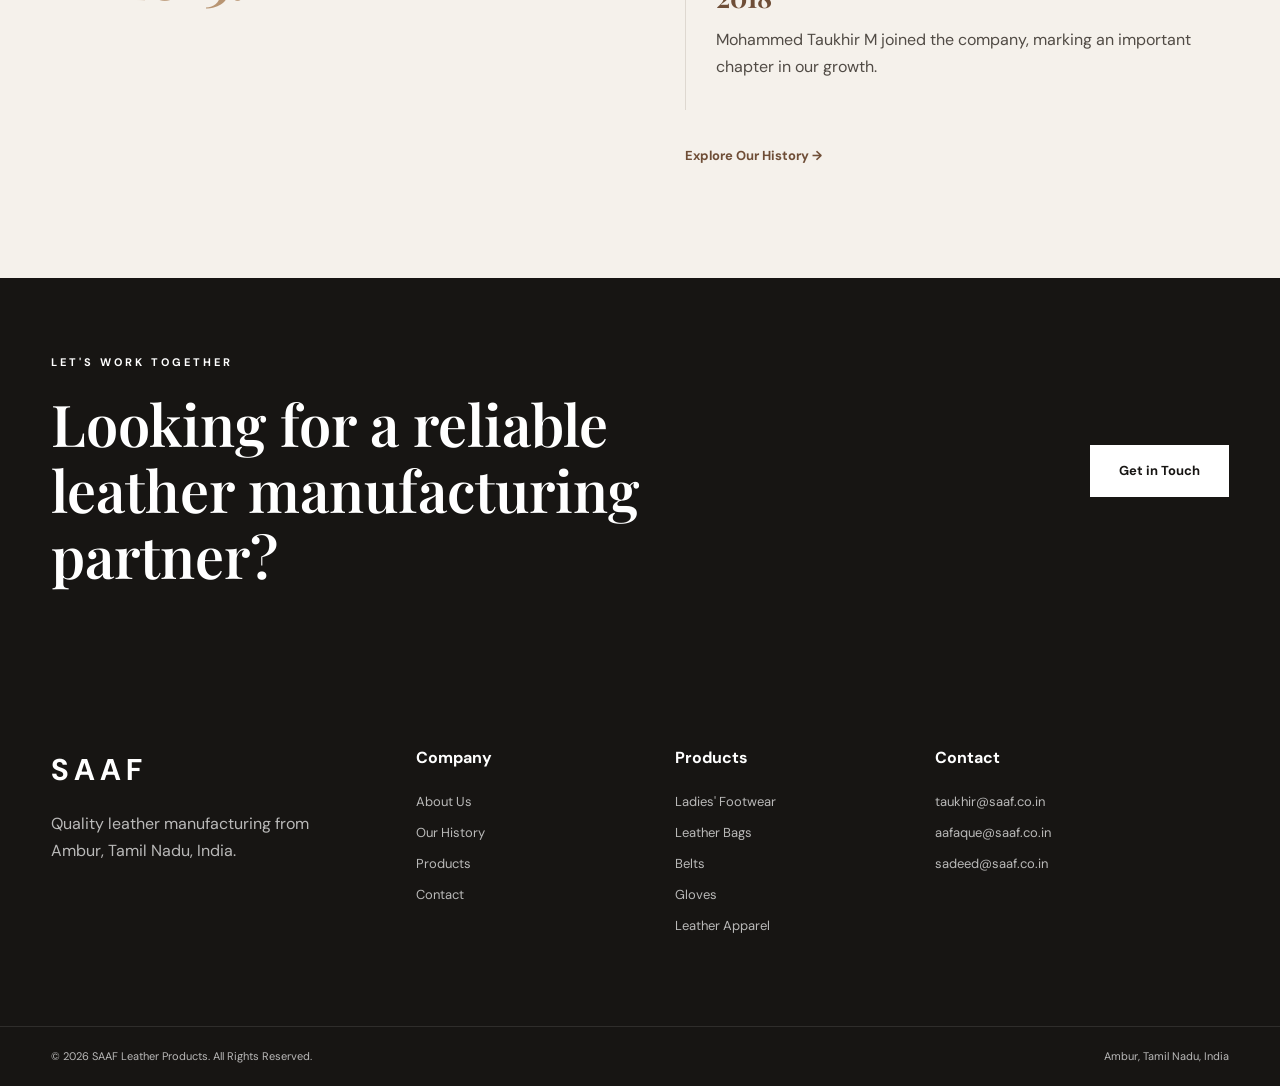
==== commit 33afa99d: "index.html" ====
--- a/index.html
+++ b/index.html
@@ -30,7 +30,7 @@
     <div class="container nav-container">
 
         <a href="index.html" class="logo">
-            <img src="images/logo.png"
+            <img src="images/logo.PNG"
                  alt="SAAF Leather Products logo">
 
             <span>SAAF LEATHER PRODUCTS</span>
@@ -732,4 +732,4 @@
 <script src="js/script.js"></script>
 
 </body>
-</html>+</html>
